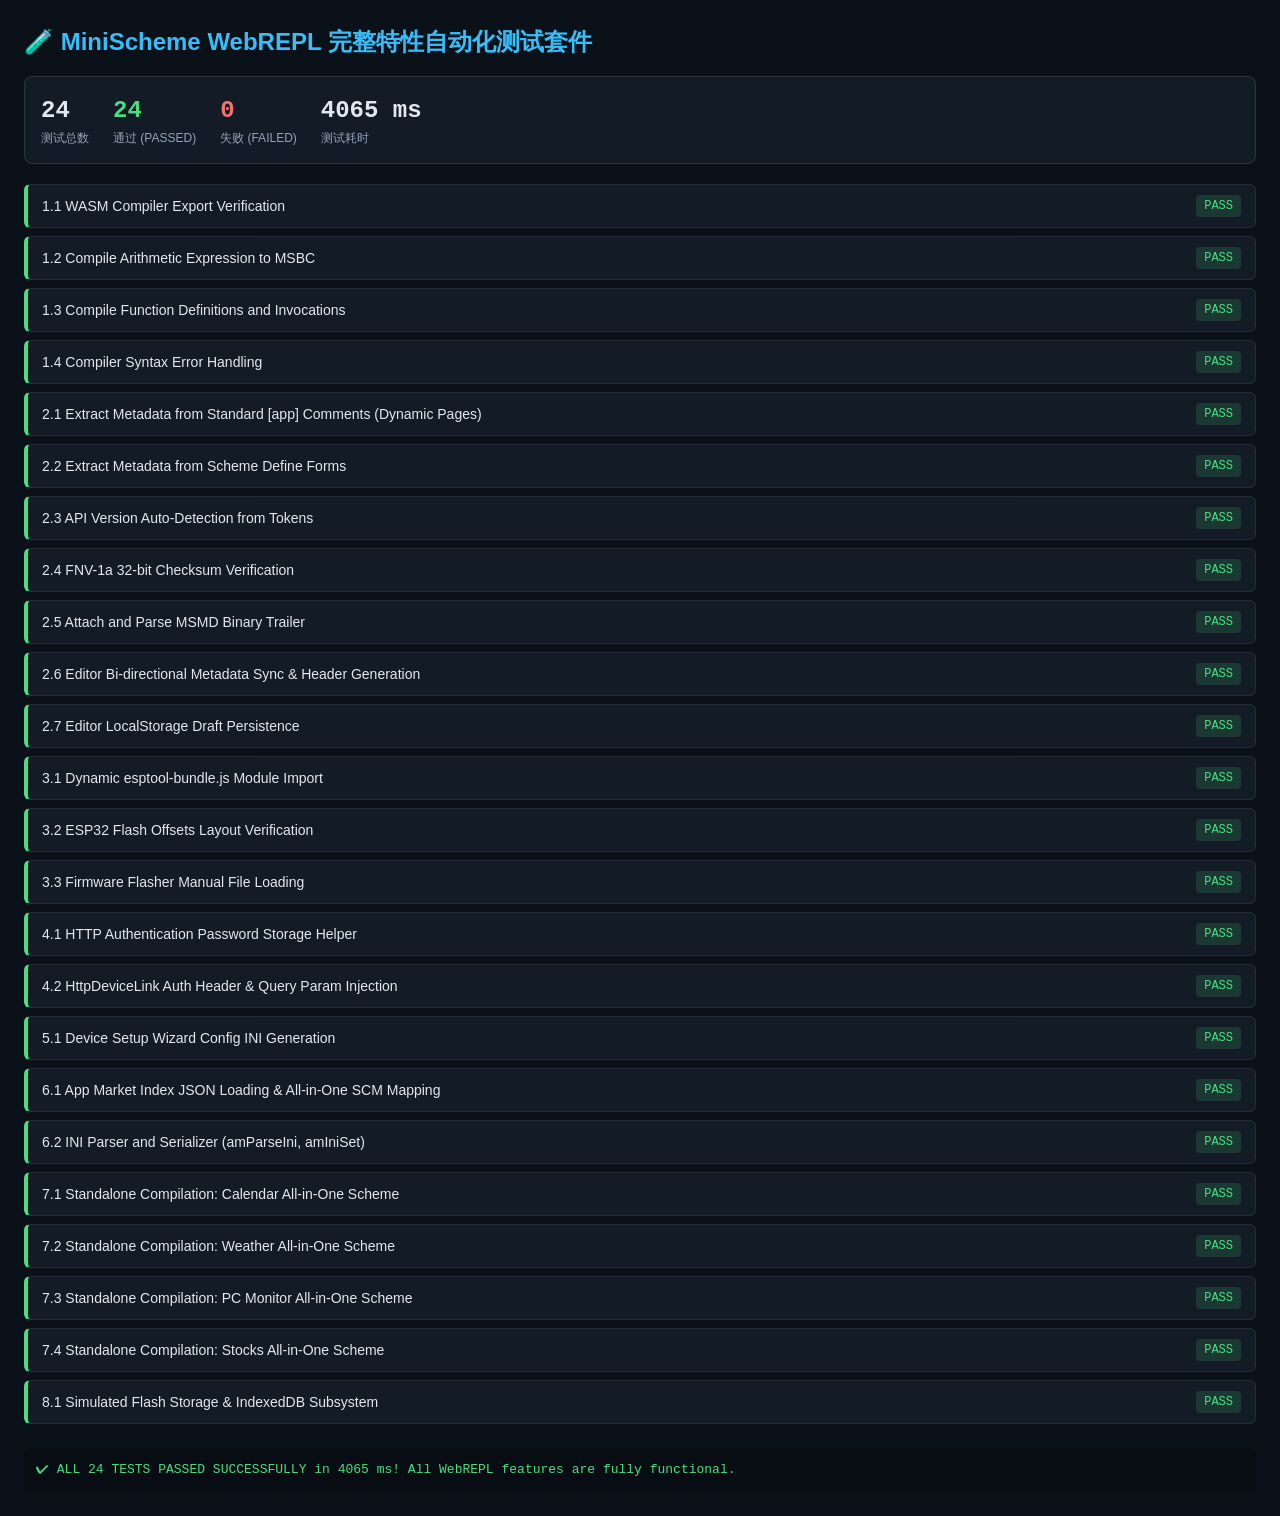
==== test_webrepl_features.html @ c6e5cb6c "feat: optimize editor UI with workspace tabs, remove hex/disasm and fixed pages, and bundle firmware" ====
<!DOCTYPE html>
<html lang="zh-CN">
<head>
    <meta charset="UTF-8">
    <title>MiniScheme WebREPL 完整特性自动化测试套件</title>
    <style>
        body { font-family: -apple-system, BlinkMacSystemFont, "Segoe UI", Roboto, sans-serif; background: #0b1118; color: #e2e8f0; margin: 0; padding: 24px; line-height: 1.5; }
        h1 { margin-top: 0; color: #38bdf8; font-size: 24px; }
        .summary-card { background: #131b26; border: 1px solid rgba(255,255,255,0.1); border-radius: 8px; padding: 16px; margin-bottom: 20px; display: flex; gap: 24px; }
        .stat-box { display: flex; flex-direction: column; }
        .stat-box .val { font-size: 24px; font-weight: bold; font-family: monospace; }
        .stat-box.pass .val { color: #4ade80; }
        .stat-box.fail .val { color: #f87171; }
        .stat-box .lbl { font-size: 12px; color: #94a3b8; }
        .test-list { display: flex; flex-direction: column; gap: 8px; }
        .test-item { background: #131b26; border: 1px solid rgba(255,255,255,0.08); border-radius: 6px; padding: 10px 14px; display: flex; justify-content: space-between; align-items: center; }
        .test-item.pass { border-left: 4px solid #4ade80; }
        .test-item.fail { border-left: 4px solid #f87171; }
        .test-name { font-weight: 500; font-size: 14px; }
        .test-badge { font-size: 12px; padding: 2px 8px; border-radius: 4px; font-family: monospace; }
        .test-badge.pass { background: rgba(74, 222, 128, 0.15); color: #4ade80; }
        .test-badge.fail { background: rgba(248, 113, 113, 0.15); color: #f87171; }
        .test-err { font-size: 12px; color: #fca5a5; margin-top: 4px; font-family: monospace; white-space: pre-wrap; }
        #test-results { margin-top: 24px; padding: 12px; background: #080d14; border-radius: 6px; font-family: monospace; font-size: 13px; }
    </style>
</head>
<body>
    <h1>🧪 MiniScheme WebREPL 完整特性自动化测试套件</h1>
    <div class="summary-card">
        <div class="stat-box"><span class="val" id="stat-total">0</span><span class="lbl">测试总数</span></div>
        <div class="stat-box pass"><span class="val" id="stat-passed">0</span><span class="lbl">通过 (PASSED)</span></div>
        <div class="stat-box fail"><span class="val" id="stat-failed">0</span><span class="lbl">失败 (FAILED)</span></div>
        <div class="stat-box"><span class="val" id="stat-duration">0 ms</span><span class="lbl">测试耗时</span></div>
    </div>

    <div class="test-list" id="test-list"></div>
    <div id="test-results" data-status="RUNNING">正在加载测试环境与 WASM 模块...</div>

    <!-- WebREPL Components -->
    <script src="device_link.js"></script>
    <script src="sim_storage.js"></script>
    <script src="hw_mirror.js"></script>
    <script src="file_manager.js"></script>
    <script src="font_generator.js"></script>
    <script src="font_manager.js"></script>
    <script src="app_manager.js"></script>
    <script src="app_web.js"></script>
    <script src="device_setup.js"></script>
    <script src="editor_flasher.js"></script>

    <script>
    const tests = [];
    const results = [];
    let wasmCompilerInst = null;
    let wasmMemory = null;

    function addTest(name, fn) {
        tests.push({ name, fn });
    }

    function assert(cond, msg) {
        if (!cond) throw new Error(msg || "Assertion failed");
    }

    function assertEqual(actual, expected, msg) {
        if (actual !== expected) {
            throw new Error(`${msg || 'Assertion failed'}: expected ${JSON.stringify(expected)}, got ${JSON.stringify(actual)}`);
        }
    }

    // Helper: Initialize standalone WASM VM & compiler for test suite
    async function initWasmCompiler() {
        if (wasmCompilerInst) return wasmCompilerInst;
        const res = await fetch('minischeme_vm.wasm');
        if (!res.ok) throw new Error('Failed to fetch minischeme_vm.wasm: ' + res.statusText);
        const bytes = await res.arrayBuffer();
        const importObject = {
            env: {
                sin: Math.sin, cos: Math.cos, tan: Math.tan,
                asin: Math.asin, acos: Math.acos, atan: Math.atan, atan2: Math.atan2,
                pow: Math.pow, log: Math.log, exp: Math.exp, sqrt: Math.sqrt,
                floor: Math.floor, ceil: Math.ceil, round: Math.round, fabs: Math.abs,
                js_now_ms: () => performance.now(),
                js_print: (ptr, len) => {}
            }
        };
        const { instance } = await WebAssembly.instantiate(bytes, importObject);
        wasmCompilerInst = instance;
        wasmMemory = instance.exports.memory;
        if (instance.exports.wasm_init) {
            instance.exports.wasm_init();
        }
        
        // Expose compileWithWasm globally for editor_flasher.js tests
        window.compileWithWasm = function(source) {
            const enc = new TextEncoder().encode(source + '\0');
            const srcPtr = wasmCompilerInst.exports.malloc(enc.length);
            new Uint8Array(wasmMemory.buffer, srcPtr, enc.length).set(enc);
            const msbcPtr = wasmCompilerInst.exports.wasm_compile(srcPtr);
            if (msbcPtr === 0) {
                let errStr = "Compile error";
                if (wasmCompilerInst.exports.wasm_get_error) {
                    const errPtr = wasmCompilerInst.exports.wasm_get_error();
                    const u8 = new Uint8Array(wasmMemory.buffer);
                    let end = errPtr;
                    while (u8[end] !== 0) end++;
                    errStr = new TextDecoder('utf-8').decode(u8.subarray(errPtr, end));
                }
                wasmCompilerInst.exports.free(srcPtr);
                return { success: false, error: errStr };
            }
            const size = wasmCompilerInst.exports.wasm_get_msbc_size();
            const bytesOut = new Uint8Array(new Uint8Array(wasmMemory.buffer, msbcPtr, size));
            let hex = "";
            for (let i = 0; i < size; i++) hex += bytesOut[i].toString(16).padStart(2, '0');
            
            // Read disasm
            let disasmStr = "";
            if (wasmCompilerInst.exports.wasm_disasm_last) {
                const disPtr = wasmCompilerInst.exports.wasm_disasm_last();
                const u8 = new Uint8Array(wasmMemory.buffer);
                let end = disPtr;
                while (u8[end] !== 0) end++;
                disasmStr = new TextDecoder('utf-8').decode(u8.subarray(disPtr, end));
            }
            wasmCompilerInst.exports.free(srcPtr);
            return {
                success: true,
                bytes: bytesOut,
                bytecode_hex: hex,
                disasm: disasmStr,
                compileTimeMs: "0.5"
            };
        };

        return wasmCompilerInst;
    }

    // -----------------------------------------------------------------------
    // Test Suite Definitions
    // -----------------------------------------------------------------------

    // 1. WASM Compiler & Engine Tests
    addTest("1.1 WASM Compiler Export Verification", async () => {
        const inst = await initWasmCompiler();
        assert(typeof inst.exports.wasm_compile === "function", "Missing wasm_compile");
        assert(typeof inst.exports.wasm_get_msbc_size === "function", "Missing wasm_get_msbc_size");
        assert(typeof inst.exports.malloc === "function", "Missing malloc");
        assert(typeof inst.exports.free === "function", "Missing free");
    });

    addTest("1.2 Compile Arithmetic Expression to MSBC", async () => {
        const res = window.compileWithWasm("(+ 10 (* 3 5))");
        assert(res.success, "Compilation failed: " + res.error);
        assert(res.bytes && res.bytes.length > 0, "Empty bytecode");
        assert(res.bytecode_hex.length === res.bytes.length * 2, "Hex length mismatch");
    });

    addTest("1.3 Compile Function Definitions and Invocations", async () => {
        const code = "(define (fib n) (if (<= n 1) n (+ (fib (- n 1)) (fib (- n 2))))) (fib 6)";
        const res = window.compileWithWasm(code);
        assert(res.success, "Fibonacci compilation failed");
        assert(res.disasm.length > 0, "Missing disassembly output");
    });

    addTest("1.4 Compiler Syntax Error Handling", async () => {
        const res = window.compileWithWasm("(+ 1 2 (unclosed");
        assert(!res.success, "Expected syntax error on unclosed parentheses");
    });

    // 2. Scheme Editor & Metadata Extraction Tests (editor_flasher.js)
    addTest("2.1 Extract Metadata from Standard [app] Comments (Dynamic Pages)", () => {
        const code = `;;; [app]
;;; id = test_calc
;;; name = 计算器
;;; description = 简易计算器应用
;;; version = 2.1.0
;;; api = 1.5
;;; [config]
;;; proxy_url = http://proxy.local:8087
;;; converter_url = http://conv.local:8087
(+ 1 1)`;
        const meta = extractSchemeMetadata(code);
        assertEqual(meta.id, "test_calc", "App ID mismatch");
        assertEqual(meta.name, "计算器", "Name mismatch");
        assertEqual(meta.description, "简易计算器应用", "Description mismatch");
        assertEqual(meta.version, "2.1.0", "Version mismatch");
        assert(meta.pages === undefined, "Pages should not be fixed in metadata");
        assertEqual(meta.api_version, "1.5", "API version mismatch");
        assertEqual(meta.proxy_url, "http://proxy.local:8087", "Proxy URL mismatch");
        assertEqual(meta.converter_url, "http://conv.local:8087", "Converter URL mismatch");
    });

    addTest("2.2 Extract Metadata from Scheme Define Forms", () => {
        const code = `(define APP-ID "stocks_viewer")
(define APP-NAME "实时行情")
(define APP-VERSION "1.2.0")
(gui-frame "Stocks" (gui-text "AAPL: 150" 16))`;
        const meta = extractSchemeMetadata(code);
        assertEqual(meta.id, "stocks_viewer", "App ID mismatch");
        assertEqual(meta.name, "实时行情", "App Name mismatch");
        assertEqual(meta.version, "1.2.0", "Version mismatch");
    });

    addTest("2.3 API Version Auto-Detection from Tokens", () => {
        const v15Code = `(gui-frame "Banner" (gui-marquee 'pixel 20 1 1))`;
        assertEqual(detectApiRequirement(v15Code), "1.5", "Expected API 1.5 for marquee");

        const v12Code = `(gui-frame "HTTP" (http-get "http://api.local/data"))`;
        assertEqual(detectApiRequirement(v12Code), "1.2", "Expected API 1.2 for http-get");

        const v10Code = `(define (add a b) (+ a b))`;
        assertEqual(detectApiRequirement(v10Code), "1.0", "Expected API 1.0 for basic scheme");
    });

    addTest("2.4 FNV-1a 32-bit Checksum Verification", () => {
        const data = new TextEncoder().encode("[app]\nid = test\n");
        const hash = fnv1a32(data);
        assert(typeof hash === "number" && hash > 0, "Invalid hash");
        assertEqual(fnv1a32(new Uint8Array([0x61, 0x62, 0x63])), 0x1A47E90B >>> 0, "Standard ABC FNV-1a hash mismatch");
    });

    addTest("2.5 Attach and Parse MSMD Binary Trailer", () => {
        const dummyMsbc = new Uint8Array([0x4D, 0x53, 0x42, 0x43, 0x01, 0x02, 0x03, 0x04]);
        const meta = {
            id: "weather_test",
            name: "天气预报",
            description: "测试天气",
            version: "1.0.0",
            api_version: "1.5",
            proxy_url: "http://proxy.local:8087",
            converter_url: "http://conv.local:8087"
        };
        const packaged = attachMetaTrailerToMsbc(dummyMsbc, meta);
        assert(packaged.combinedBytes.length > dummyMsbc.length + 12, "Trailer length too short");
        
        // Verify 'MSMD' magic
        const end = packaged.combinedBytes.length;
        const magic = String.fromCharCode(...packaged.combinedBytes.subarray(end - 4, end));
        assertEqual(magic, "MSMD", "Magic mismatch");

        // Parse back
        const parsed = parseMsbcTrailer(packaged.combinedBytes);
        assert(parsed !== null, "Failed to parse MSMD trailer");
        assertEqual(parsed.meta.id, "weather_test", "Parsed ID mismatch");
        assertEqual(parsed.meta.name, "天气预报", "Parsed Name mismatch");
        assertEqual(parsed.bytecodeBytes.length, dummyMsbc.length, "Bytecode length mismatch");
    });

    addTest("2.6 Editor Bi-directional Metadata Sync & Header Generation", () => {
        const meta = {
            id: "my_clock",
            name: "桌面时钟",
            description: "全屏翻页时钟",
            version: "1.1.0",
            api_version: "1.2",
            proxy_url: "",
            converter_url: ""
        };
        const header = generateSchemeHeaderComment(meta);
        assert(header.includes("id = my_clock"), "Missing ID in header comment");
        assert(header.includes("name = 桌面时钟"), "Missing name in header comment");
        assert(!header.includes("pages ="), "Header should not contain fixed pages");
        const extracted = extractSchemeMetadata(header);
        assertEqual(extracted.id, "my_clock", "Extracted ID failed");
        assertEqual(extracted.name, "桌面时钟", "Extracted name failed");
    });

    addTest("2.7 Editor LocalStorage Draft Persistence", () => {
        const testCode = "(gui-frame \"Draft Test\" (gui-text \"Auto Saved\"))";
        localStorage.setItem("minischeme_editor_draft_test_app", testCode);
        assertEqual(localStorage.getItem("minischeme_editor_draft_test_app"), testCode, "Draft persistence failed");
        localStorage.removeItem("minischeme_editor_draft_test_app");
    });

    // 3. Web Serial Firmware Flasher Tests (editor_flasher.js)
    addTest("3.1 Dynamic esptool-bundle.js Module Import", async () => {
        const esptool = await loadEsptoolBundle();
        assert(esptool !== null, "esptool bundle failed to load");
        assert(typeof esptool.ESPLoader === "function", "Missing ESPLoader export");
        assert(typeof esptool.Transport === "function", "Missing Transport export");
    });

    addTest("3.2 ESP32 Flash Offsets Layout Verification", () => {
        const filesToFlash = [
            { name: "bootloader.bin", address: 0x1000 },
            { name: "partition-table.bin", address: 0x8000 },
            { name: "minischeme_esp32.bin", address: 0x10000 }
        ];
        assertEqual(filesToFlash[0].address, 0x1000, "Bootloader offset must be 0x1000");
        assertEqual(filesToFlash[1].address, 0x8000, "Partition table offset must be 0x8000");
        assertEqual(filesToFlash[2].address, 0x10000, "Main app offset must be 0x10000");
    });

    addTest("3.3 Firmware Flasher Manual File Loading", () => {
        const flasher = window.MiniSchemeFlasher;
        assert(flasher !== null, "Flasher instance missing");
        const dummyBoot = new Uint8Array([0xE9, 0x01, 0x02, 0x03]);
        flasher.manualFirmware.bootloader = dummyBoot;
        assertEqual(flasher.manualFirmware.bootloader.length, 4, "Manual file load failed");
    });

    // 4. Password-Protected HTTP Device Link Tests (device_link.js)
    addTest("4.1 HTTP Authentication Password Storage Helper", () => {
        setHttpAuthPassword("test_hw_secret_123");
        assertEqual(getHttpAuthPassword(), "test_hw_secret_123", "Password storage failed");
        const headers = getAuthHeaders();
        assertEqual(headers["X-MiniScheme-Auth"], "test_hw_secret_123", "Auth header missing");
        setHttpAuthPassword("");
        assertEqual(getHttpAuthPassword(), "", "Password clear failed");
    });

    addTest("4.2 HttpDeviceLink Auth Header & Query Param Injection", () => {
        const link = new HttpDeviceLink("http://192.168.1.100", "my_secret_pwd");
        assertEqual(link.password, "my_secret_pwd", "Link password mismatch");
        assertEqual(link.base, "http://192.168.1.100", "Base URL mismatch");
        assertEqual(link.kind, "http", "Kind mismatch");
    });

    // 5. Initial Device Setup Wizard Tests (device_setup.js)
    addTest("5.1 Device Setup Wizard Config INI Generation", () => {
        const setup = window.MiniSchemeDeviceSetup;
        assert(setup !== null, "DeviceSetup instance missing");
        const ini = setup.buildConfigIni({
            wifiSsid: "HomeWiFi",
            wifiPassword: "SecretPassword123",
            proxyUrl: "http://proxy.test:8087",
            converterUrl: "http://conv.test:8087",
            hwPassword: "HardPassword888",
            bootApp: "apps/calendar/app.msbc"
        });
        assert(ini.includes("ssid = HomeWiFi"), "Missing wifi ssid");
        assert(ini.includes("password = SecretPassword123"), "Missing wifi password");
        assert(ini.includes("proxy_url = http://proxy.test:8087"), "Missing proxy_url");
        assert(ini.includes("hardware_password = HardPassword888"), "Missing hardware_password");
        assert(ini.includes("boot_app = apps/calendar/app.msbc"), "Missing default boot app");
    });

    // 6. App Market & INI Parser Tests (app_manager.js)
    addTest("6.1 App Market Index JSON Loading & All-in-One SCM Mapping", async () => {
        const res = await fetch("apps/index.json", { cache: "no-store" });
        assert(res.ok, "Failed to load apps/index.json: " + res.status);
        const list = await res.json();
        assert(Array.isArray(list) && list.length >= 13, "Expected at least 13 apps, got " + list.length);
        
        // Verify Calendar app properties
        const calendar = list.find(a => a.id === "calendar");
        assert(calendar !== undefined, "Calendar app missing from index");
        assertEqual(calendar.scm, "calendar.allinone.scm", "Missing allinone SCM field");
        assertEqual(calendar.file, "calendar.msbc", "Missing MSBC file field");
    });

    addTest("6.2 INI Parser and Serializer (amParseIni, amIniSet)", () => {
        const sampleIni = `[app]
id = memo
version = 1.0.0
[config]
auto_save = 1 ; Save immediately
theme = dark # Slate theme`;
        const parsed = amParseIni(sampleIni);
        assert(parsed.app !== undefined, "Missing [app] section");
        assert(parsed.config !== undefined, "Missing [config] section");
        const values = amIniValues(sampleIni);
        assertEqual(values.id, "memo", "ID value mismatch");
        assertEqual(values.auto_save, "1", "auto_save value mismatch");

        // Set value preserving comment
        const updated = amIniSet(sampleIni, "config", "auto_save", "0");
        assert(updated.includes("auto_save = 0"), "Failed to update value");
        assert(updated.includes("Save immediately"), "Comment lost during update");
    });

    // 7. All-in-One Standalone App Compilation Tests
    addTest("7.1 Standalone Compilation: Calendar All-in-One Scheme", async () => {
        const res = await fetch("apps/calendar.allinone.scm");
        assert(res.ok, "Failed to fetch calendar.allinone.scm");
        const scm = await res.text();
        assert(scm.length > 5000, "calendar.allinone.scm too small (" + scm.length + " chars)");
        
        // Compile using browser WASM compiler
        const comp = window.compileWithWasm(scm);
        assert(comp.success, "Calendar all-in-one compilation failed: " + comp.error);
        assert(comp.bytes.length > 1000, "Calendar bytecode too small (" + comp.bytes.length + " B)");
    });

    addTest("7.2 Standalone Compilation: Weather All-in-One Scheme", async () => {
        const res = await fetch("apps/weather.allinone.scm");
        assert(res.ok, "Failed to fetch weather.allinone.scm");
        const scm = await res.text();
        assert(scm.length > 5000, "weather.allinone.scm too small");
        
        const comp = window.compileWithWasm(scm);
        assert(comp.success, "Weather all-in-one compilation failed: " + comp.error);
        assert(comp.bytes.length > 1000, "Weather bytecode too small");
    });

    addTest("7.3 Standalone Compilation: PC Monitor All-in-One Scheme", async () => {
        const res = await fetch("apps/pcmonitor.allinone.scm");
        assert(res.ok, "Failed to fetch pcmonitor.allinone.scm");
        const scm = await res.text();
        const comp = window.compileWithWasm(scm);
        assert(comp.success, "PC Monitor all-in-one compilation failed: " + comp.error);
    });

    addTest("7.4 Standalone Compilation: Stocks All-in-One Scheme", async () => {
        const res = await fetch("apps/stocks.allinone.scm");
        assert(res.ok, "Failed to fetch stocks.allinone.scm");
        const scm = await res.text();
        const comp = window.compileWithWasm(scm);
        assert(comp.success, "Stocks all-in-one compilation failed: " + comp.error);
    });

    // 8. Simulated Storage & Display Modes
    addTest("8.1 Simulated Flash Storage & IndexedDB Subsystem", () => {
        const sim = new SimStorage();
        assert(sim !== undefined, "SimStorage class missing");
        assert(typeof sim.restore === "function", "Missing restore method");
        assert(typeof sim.save === "function", "Missing save method");
        assert(typeof sim.poll === "function", "Missing poll method");
    });

    // -----------------------------------------------------------------------
    // Test Runner Execution
    // -----------------------------------------------------------------------
    async function runAllTests() {
        const listEl = document.getElementById("test-list");
        const resultsEl = document.getElementById("test-results");
        const t0 = performance.now();
        let passed = 0;
        let failed = 0;

        for (let i = 0; i < tests.length; i++) {
            const t = tests[i];
            const item = document.createElement("div");
            item.className = "test-item";
            item.innerHTML = `<span class="test-name">${t.name}</span><span class="test-badge">RUNNING</span>`;
            listEl.appendChild(item);

            try {
                await t.fn();
                item.className = "test-item pass";
                item.querySelector(".test-badge").className = "test-badge pass";
                item.querySelector(".test-badge").textContent = "PASS";
                passed++;
                results.push({ name: t.name, status: "PASS" });
            } catch (err) {
                item.className = "test-item fail";
                item.querySelector(".test-badge").className = "test-badge fail";
                item.querySelector(".test-badge").textContent = "FAIL";
                const errDiv = document.createElement("div");
                errDiv.className = "test-err";
                errDiv.textContent = err.stack || err.message;
                item.appendChild(errDiv);
                failed++;
                results.push({ name: t.name, status: "FAIL", error: err.message });
            }

            document.getElementById("stat-total").textContent = i + 1;
            document.getElementById("stat-passed").textContent = passed;
            document.getElementById("stat-failed").textContent = failed;
            // Advance event loop for headless virtual time
            await new Promise(r => setTimeout(r, 10));
        }

        const t1 = performance.now();
        const duration = Math.round(t1 - t0);
        document.getElementById("stat-duration").textContent = duration + " ms";

        const overallStatus = failed === 0 ? "PASSED" : "FAILED";
        resultsEl.setAttribute("data-status", overallStatus);
        resultsEl.setAttribute("data-total", tests.length);
        resultsEl.setAttribute("data-passed", passed);
        resultsEl.setAttribute("data-failed", failed);
        resultsEl.setAttribute("data-duration-ms", duration);

        if (failed === 0) {
            resultsEl.style.color = "#4ade80";
            resultsEl.innerHTML = `✔ ALL ${tests.length} TESTS PASSED SUCCESSFULLY in ${duration} ms! All WebREPL features are fully functional.`;
        } else {
            resultsEl.style.color = "#f87171";
            resultsEl.innerHTML = `❌ ${failed} OF ${tests.length} TESTS FAILED. Please review failure details above.`;
        }

        window.__TEST_REPORT__ = {
            status: overallStatus,
            total: tests.length,
            passed: passed,
            failed: failed,
            durationMs: duration,
            results: results
        };

        console.log("=== WEBREPL_TEST_RUNNER_SUMMARY ===");
        console.log(JSON.stringify(window.__TEST_REPORT__));
    }

    window.addEventListener("load", () => {
        runAllTests();
    });
    </script>
</body>
</html>
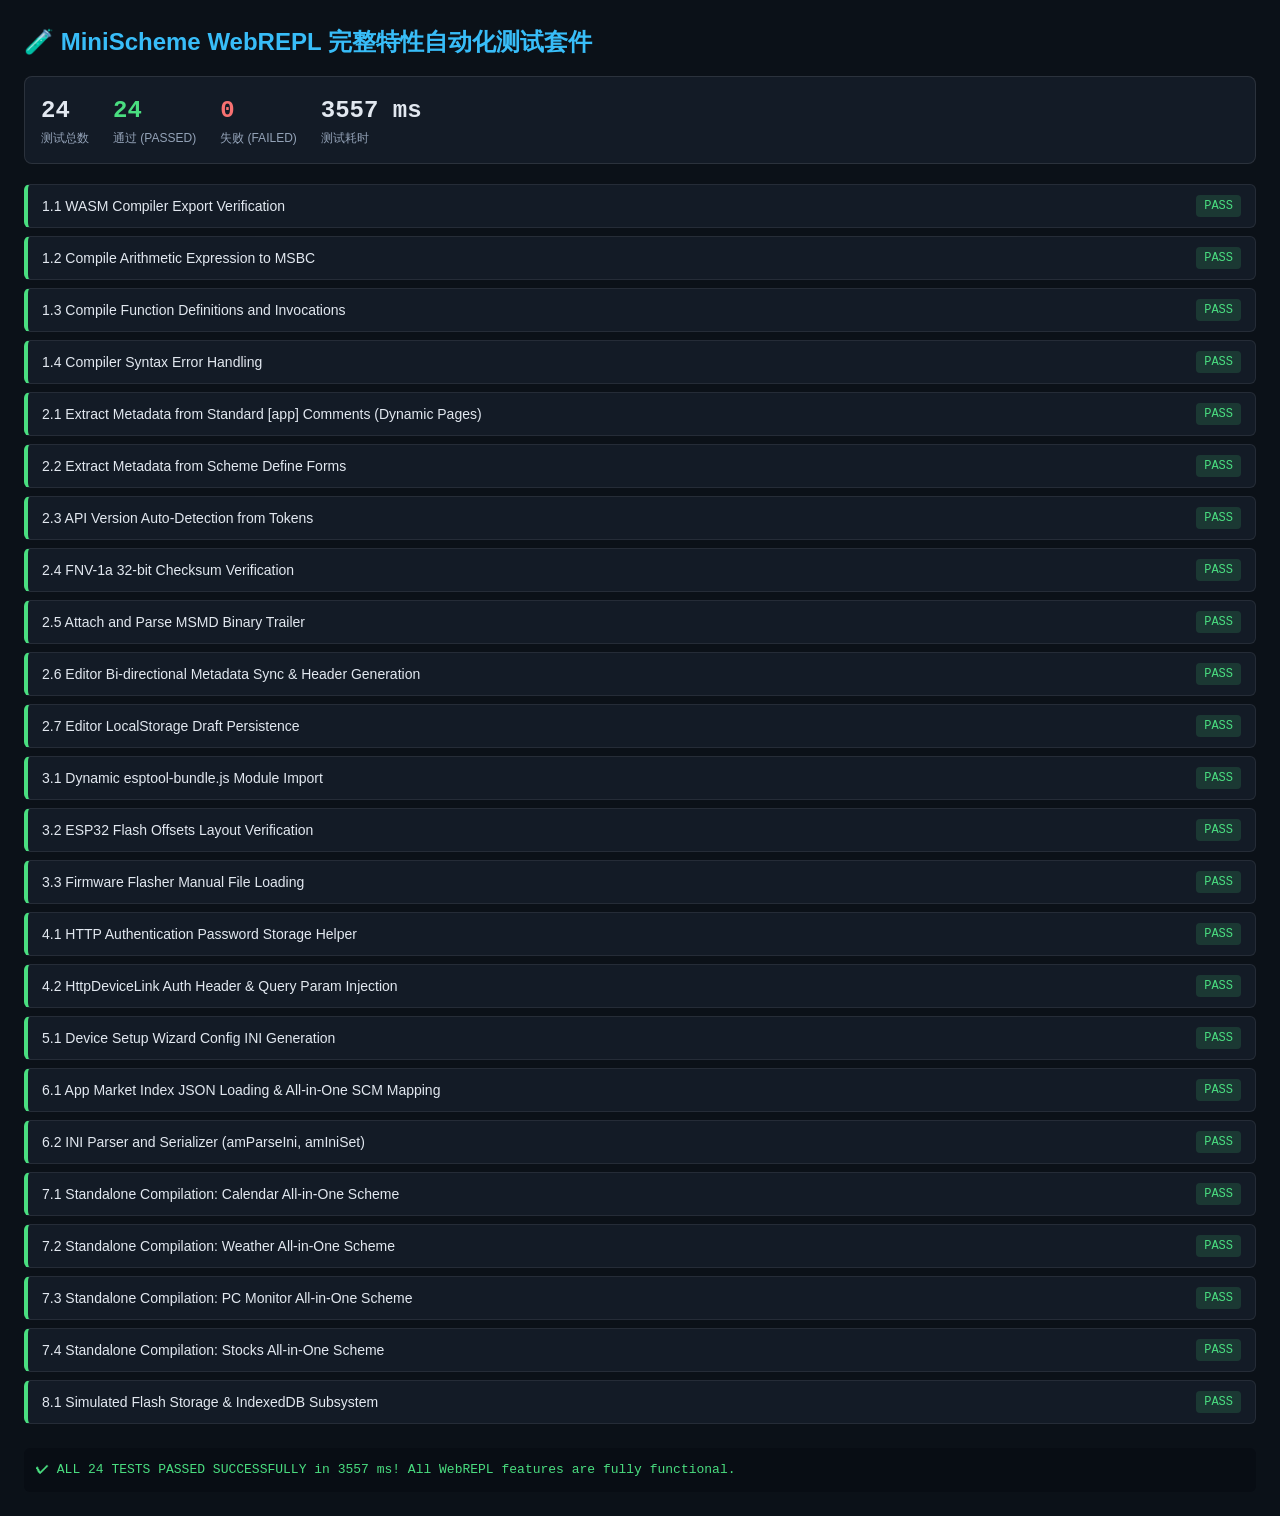
==== commit 5df0331c: "feat: default app proxy_url and converter_url to empty to use system config" ====
--- a/test_webrepl_features.html
+++ b/test_webrepl_features.html
@@ -264,6 +264,8 @@
         const extracted = extractSchemeMetadata(header);
         assertEqual(extracted.id, "my_clock", "Extracted ID failed");
         assertEqual(extracted.name, "桌面时钟", "Extracted name failed");
+        assertEqual(extracted.proxy_url, "", "Default proxy_url must be empty to use system config");
+        assertEqual(extracted.converter_url, "", "Default converter_url must be empty to use system config");
     });
 
     addTest("2.7 Editor LocalStorage Draft Persistence", () => {
@@ -343,11 +345,22 @@
         const list = await res.json();
         assert(Array.isArray(list) && list.length >= 13, "Expected at least 13 apps, got " + list.length);
         
-        // Verify Calendar app properties
+        // Verify Calendar app properties and empty default proxy_url / converter_url in MSMD trailer
         const calendar = list.find(a => a.id === "calendar");
         assert(calendar !== undefined, "Calendar app missing from index");
         assertEqual(calendar.scm, "calendar.allinone.scm", "Missing allinone SCM field");
         assertEqual(calendar.file, "calendar.msbc", "Missing MSBC file field");
+        const msbcRes = await fetch("apps/" + calendar.file, { cache: "no-store" });
+        assert(msbcRes.ok, "Failed to fetch apps/calendar.msbc");
+        const parsed = parseMsbcTrailer(new Uint8Array(await msbcRes.arrayBuffer()));
+        assert(parsed !== null, "Failed to parse MSMD trailer of calendar.msbc");
+        assertEqual(parsed.meta.proxy_url, "", "MSMD meta proxy_url default must be empty");
+        assertEqual(parsed.meta.converter_url, "", "MSMD meta converter_url default must be empty");
+        const calFields = amAppFields(parsed.iniText);
+        const proxyField = calFields.find(f => f.key === "proxy_url");
+        const convField = calFields.find(f => f.key === "converter_url");
+        assert(proxyField && proxyField.def === "", "Installed app proxy_url default must be empty");
+        assert(convField && convField.def === "", "Installed app converter_url default must be empty");
     });
 
     addTest("6.2 INI Parser and Serializer (amParseIni, amIniSet)", () => {
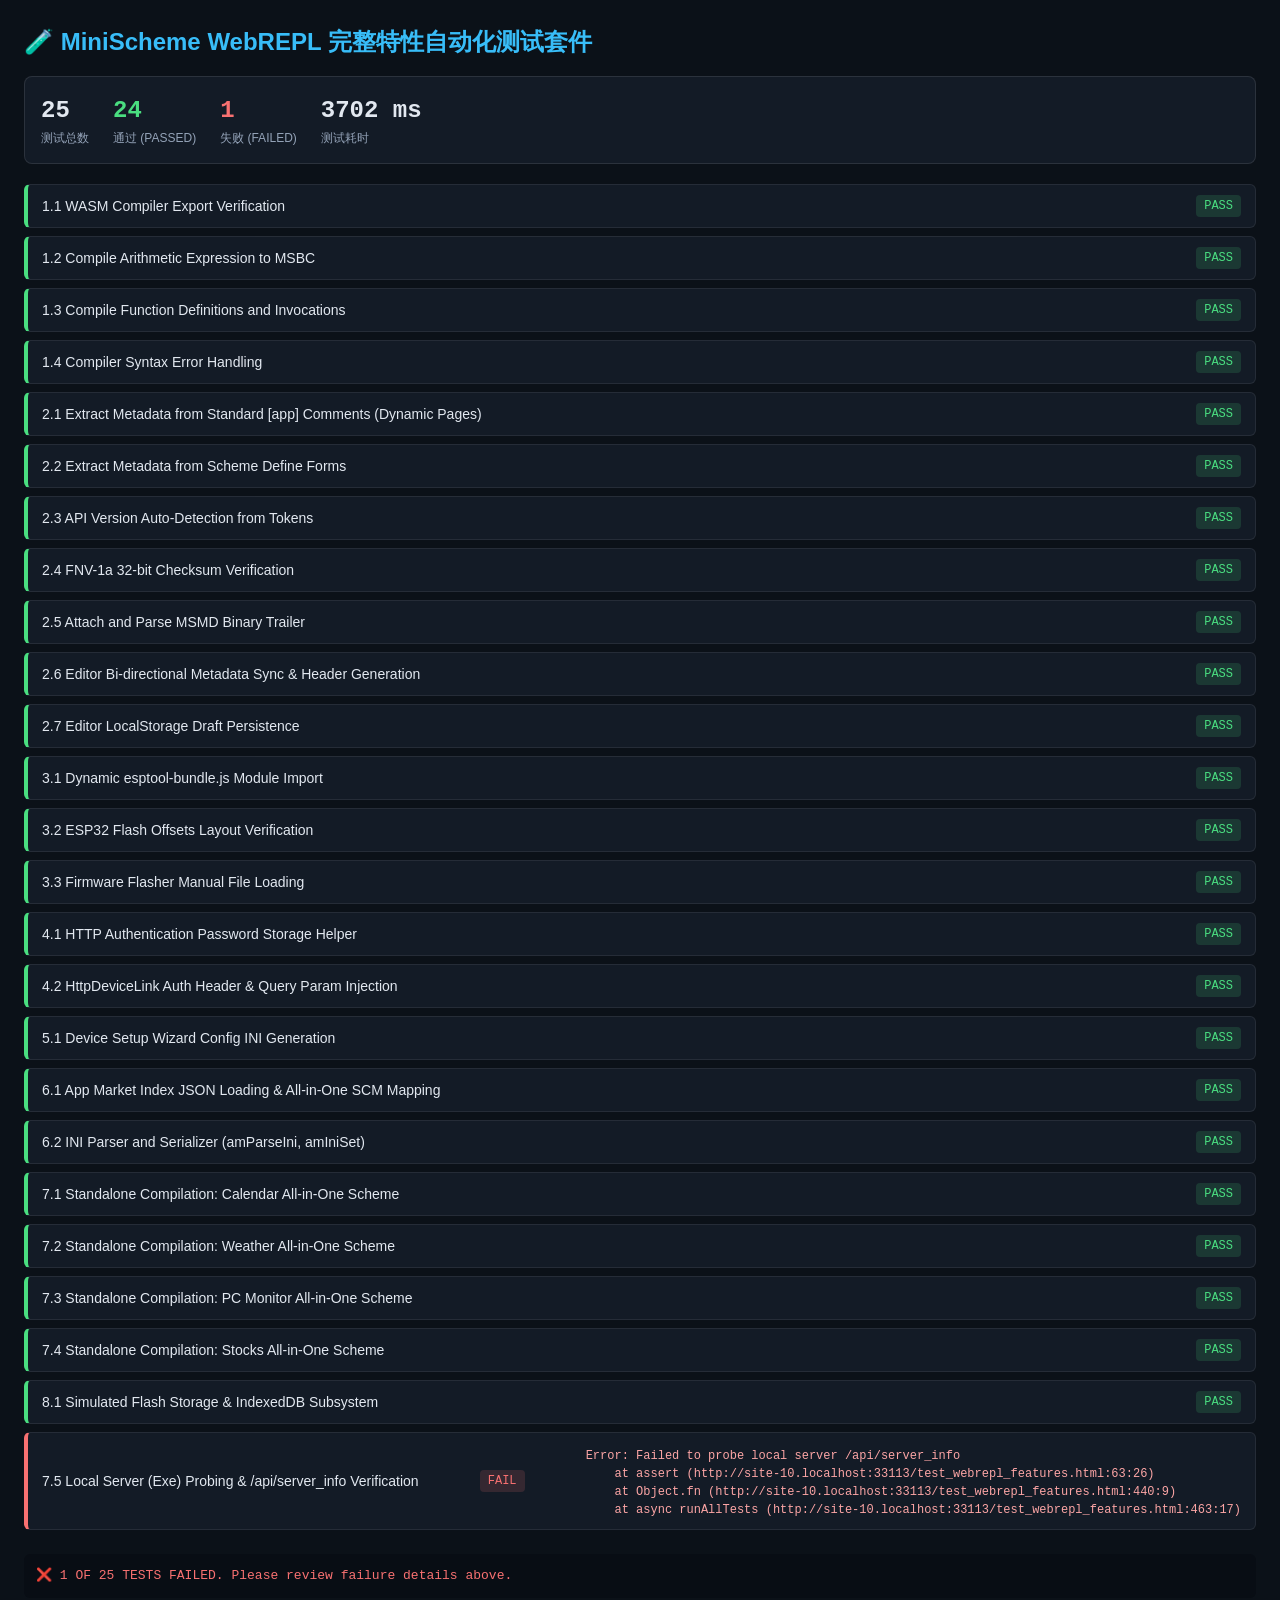
==== commit 80fa9d55: "feat(server): package server.py as standalone tray exe with port 8087 auto-fallback and one-click UI" ====
--- a/test_webrepl_features.html
+++ b/test_webrepl_features.html
@@ -46,6 +46,7 @@
     <script src="app_manager.js"></script>
     <script src="app_web.js"></script>
     <script src="device_setup.js"></script>
+    <script src="local_server.js"></script>
     <script src="editor_flasher.js"></script>
 
     <script>
@@ -432,6 +433,15 @@
         assert(typeof sim.poll === "function", "Missing poll method");
     });
 
+    addTest("7.5 Local Server (Exe) Probing & /api/server_info Verification", async () => {
+        assert(window.MiniSchemeLocalServer !== undefined, "Missing MiniSchemeLocalServer instance");
+        assert(GITHUB_EXE_RELEASE_URL.endsWith("MiniScheme-WebREPL.exe"), "Exe release URL mismatch");
+        const info = await window.MiniSchemeLocalServer.probeLocalServer(true);
+        assert(info !== null && info.success === true, "Failed to probe local server /api/server_info");
+        assert(typeof info.ip === "string" && info.ip.length >= 7, "Invalid LAN IP in server_info");
+        assert(typeof info.port === "number" && info.port > 0, "Invalid port in server_info");
+    });
+
     // -----------------------------------------------------------------------
     // Test Runner Execution
     // -----------------------------------------------------------------------
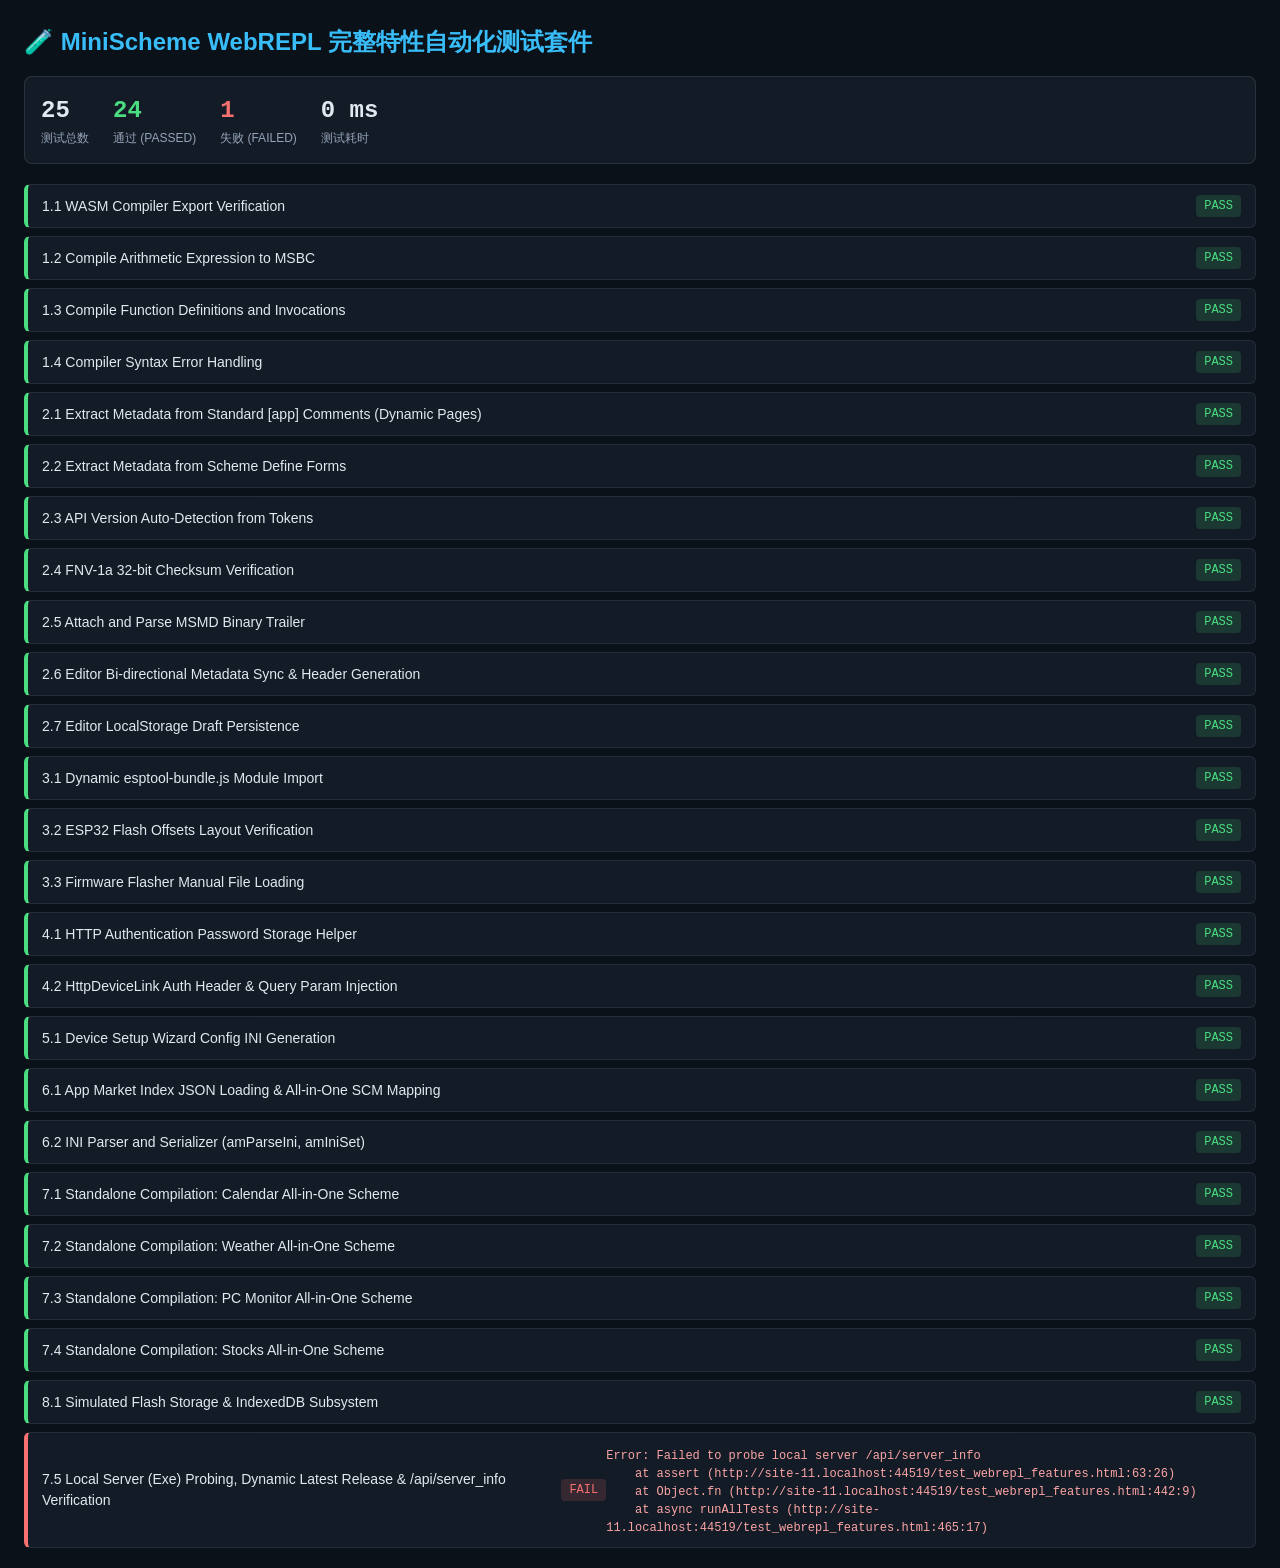
==== commit 1dfcf307: "feat: dynamically resolve latest GitHub releases instead of hardcoded version tags" ====
--- a/test_webrepl_features.html
+++ b/test_webrepl_features.html
@@ -433,9 +433,11 @@
         assert(typeof sim.poll === "function", "Missing poll method");
     });
 
-    addTest("7.5 Local Server (Exe) Probing & /api/server_info Verification", async () => {
+    addTest("7.5 Local Server (Exe) Probing, Dynamic Latest Release & /api/server_info Verification", async () => {
         assert(window.MiniSchemeLocalServer !== undefined, "Missing MiniSchemeLocalServer instance");
-        assert(GITHUB_EXE_RELEASE_URL.endsWith("MiniScheme-WebREPL.exe"), "Exe release URL mismatch");
+        assert(GITHUB_EXE_RELEASE_URL.includes("/releases/latest/download/MiniScheme-WebREPL.exe"), "Exe release URL must use /releases/latest/download/");
+        assert(!GITHUB_EXE_RELEASE_URL.includes("/v1.0.0/"), "Exe release URL must not hardcode v1.0.0");
+        assert(typeof window.MiniSchemeLocalServer.resolveLatestRelease === "function", "Missing resolveLatestRelease method");
         const info = await window.MiniSchemeLocalServer.probeLocalServer(true);
         assert(info !== null && info.success === true, "Failed to probe local server /api/server_info");
         assert(typeof info.ip === "string" && info.ip.length >= 7, "Invalid LAN IP in server_info");
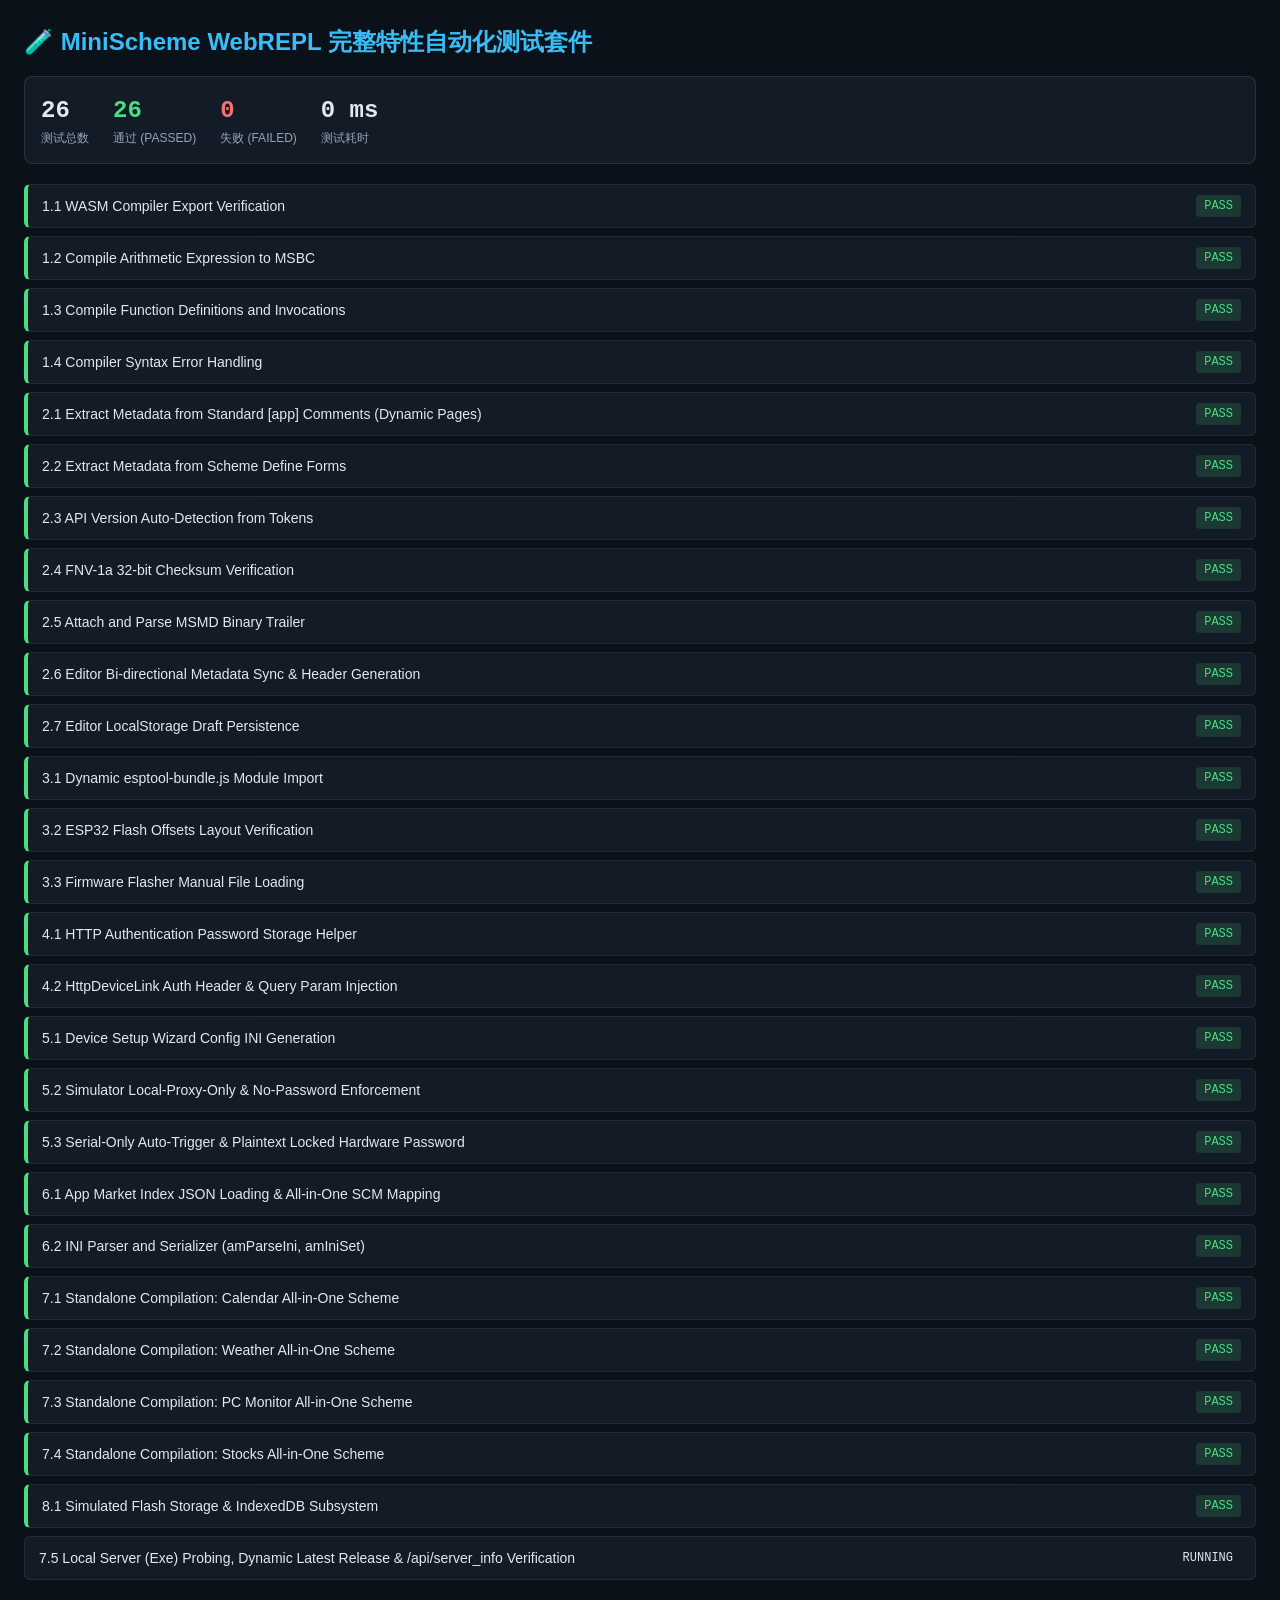
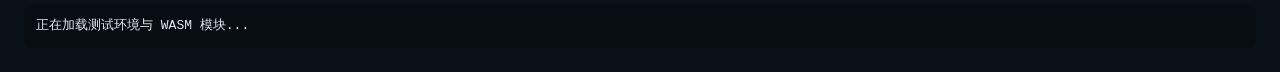
==== commit bddabc1e: "feat: refine initial device setup trigger, simulator local-proxy-only, and plaintext locked hardware" ====
--- a/test_webrepl_features.html
+++ b/test_webrepl_features.html
@@ -339,6 +339,70 @@
         assert(ini.includes("boot_app = apps/calendar/app.msbc"), "Missing default boot app");
     });
 
+    addTest("5.2 Simulator Local-Proxy-Only & No-Password Enforcement", () => {
+        const setup = window.MiniSchemeDeviceSetup;
+        assert(DeviceSetupWizard.isLocalProxyUrl("http://127.0.0.1:8087"), "127.0.0.1 must be allowed");
+        assert(DeviceSetupWizard.isLocalProxyUrl("http://localhost:8087"), "localhost must be allowed");
+        assert(DeviceSetupWizard.isLocalProxyUrl("http://192.168.1.50:8087"), "LAN 192.168.x.x must be allowed");
+        assert(DeviceSetupWizard.isLocalProxyUrl("http://10.0.0.8:8087"), "LAN 10.x.x.x must be allowed");
+        assert(!DeviceSetupWizard.isLocalProxyUrl("https://api.example.com:8087"), "External domain must be rejected for simulator");
+        assert(!DeviceSetupWizard.isLocalProxyUrl("http://8.8.8.8:8087"), "Public IP must be rejected for simulator");
+
+        // Simulator config must strip passwords and allow local proxy
+        const simIni = setup.buildConfigIni({
+            isSimulator: true,
+            wifiSsid: "ShouldBeStripped",
+            wifiPassword: "ShouldBeStripped",
+            proxyUrl: "http://127.0.0.1:8087",
+            converterUrl: "http://127.0.0.1:8087",
+            hwPassword: "ShouldBeStripped"
+        });
+        assert(simIni.includes("ssid = \n"), "Simulator config must not write WiFi SSID");
+        assert(simIni.includes("hardware_password = \n"), "Simulator config must not write hardware password");
+
+        // Simulator config must throw on non-local proxy URL
+        let threw = false;
+        try {
+            setup.buildConfigIni({
+                isSimulator: true,
+                proxyUrl: "https://remote-server.example.com:8087"
+            });
+        } catch (e) {
+            threw = true;
+        }
+        assert(threw, "Simulator buildConfigIni must reject non-local proxy URLs");
+    });
+
+    addTest("5.3 Serial-Only Auto-Trigger & Plaintext Locked Hardware Password", async () => {
+        const setup = new DeviceSetupWizard();
+        // Verify unconfigured detection
+        assert(DeviceSetupWizard.isConfigUnconfigured(""), "Empty config must be detected as unconfigured");
+        assert(DeviceSetupWizard.isConfigUnconfigured("[wifi]\nssid = \n"), "Blank SSID must be detected as unconfigured");
+        assert(!DeviceSetupWizard.isConfigUnconfigured("[wifi]\nssid = MyWiFi\n"), "Configured SSID must not be detected as unconfigured");
+
+        // Verify HTTP link does NOT auto-trigger even if unconfigured
+        const triggeredHttp = await setup.checkSerialAndOpenIfUnconfigured({
+            kind: "http",
+            async fsRead() { return new Uint8Array(0); }
+        });
+        assertEqual(triggeredHttp, false, "HTTP connection must never auto-trigger initial setup");
+
+        // Verify hardware password plaintext display & immutability when already set
+        setup.backend = { kind: "device", label: "ESP32 Serial" };
+        setup._parseToForm("[wifi]\nssid = OfficeNet\n[server]\nproxy_url = http://192.168.1.10:8087\nhardware_password = PlainTextFixed999\n");
+        assertEqual(setup.el.hwPass.type, "text", "Hardware password must be displayed in plaintext (type=text)");
+        assertEqual(setup.el.hwPass.value, "PlainTextFixed999", "Hardware password value mismatch");
+        assertEqual(setup.el.hwPass.readOnly, true, "Already-set hardware password must be readOnly");
+        assertEqual(setup.el.hwPass.disabled, true, "Already-set hardware password must be disabled");
+        assertEqual(setup.lockedHwPassword, "PlainTextFixed999", "lockedHwPassword must preserve existing password");
+
+        // Verify unset hardware password remains editable
+        setup._parseToForm("[wifi]\nssid = OfficeNet\n[server]\nhardware_password = \n");
+        assertEqual(setup.el.hwPass.readOnly, false, "Unset hardware password must be editable");
+        assertEqual(setup.el.hwPass.disabled, false, "Unset hardware password must not be disabled");
+        assertEqual(setup.lockedHwPassword, "", "lockedHwPassword must be empty when unset");
+    });
+
     // 6. App Market & INI Parser Tests (app_manager.js)
     addTest("6.1 App Market Index JSON Loading & All-in-One SCM Mapping", async () => {
         const res = await fetch("apps/index.json", { cache: "no-store" });
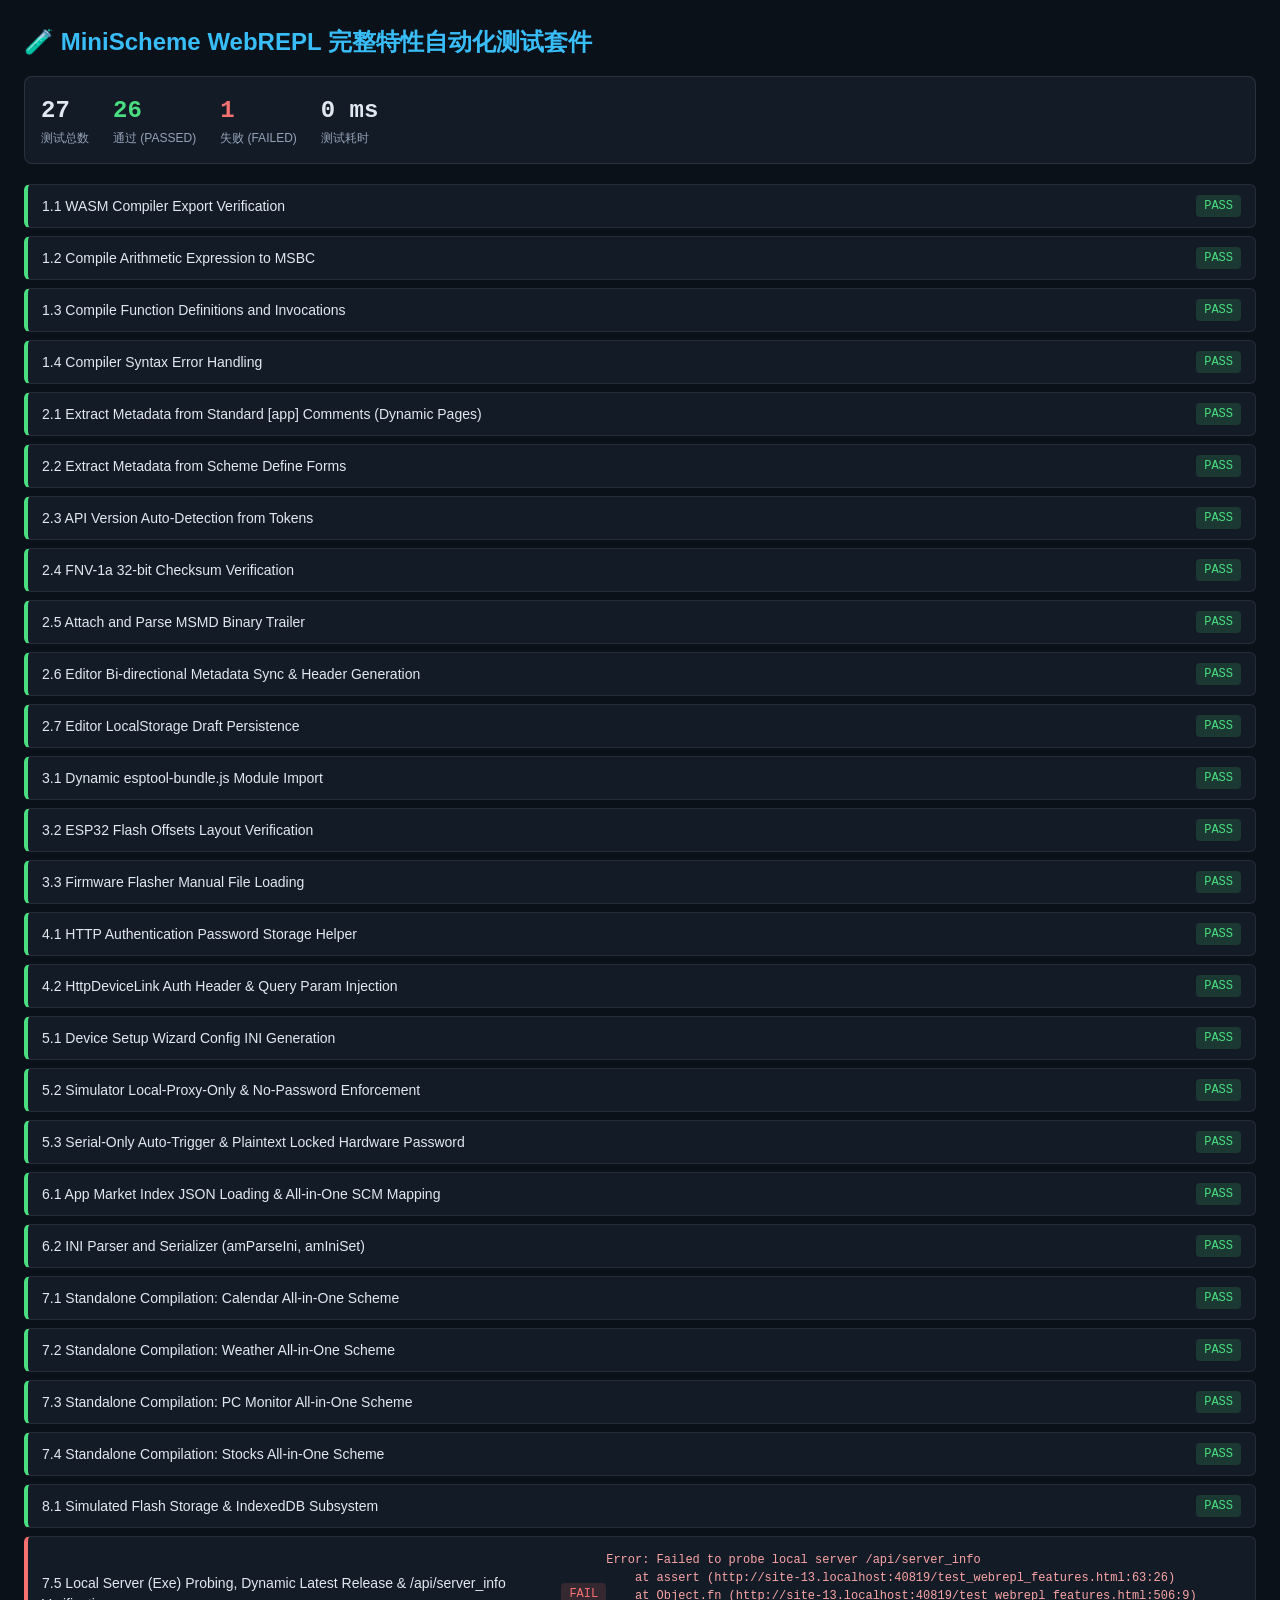
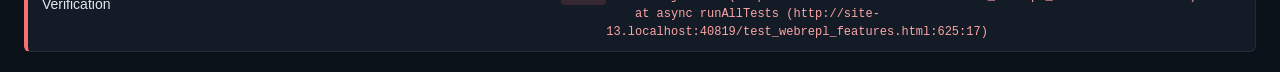
==== commit 0d64e433: "feat: provide full device web interface with system config and simulator wifi toggle" ====
--- a/test_webrepl_features.html
+++ b/test_webrepl_features.html
@@ -508,6 +508,102 @@
         assert(typeof info.port === "number" && info.port > 0, "Invalid port in server_info");
     });
 
+    addTest("8.2 WASM Simulator WiFi Network State Controller (Online by default & Toggle)", () => {
+        assert(typeof window.isSimWifiOnline === "function", "Missing isSimWifiOnline helper");
+        assert(typeof window.setSimWifiOnline === "function", "Missing setSimWifiOnline helper");
+        assertEqual(window.isSimWifiOnline(), true, "WiFi must default to online (true)");
+        window.setSimWifiOnline(false);
+        assertEqual(window.isSimWifiOnline(), false, "WiFi must switch to offline (false)");
+        window.setSimWifiOnline(true);
+        assertEqual(window.isSimWifiOnline(), true, "WiFi must switch back to online (true)");
+    });
+
+    addTest("8.3 Device Web Interface (AppWebPanel) 5 Tabs & Interactive Navigation", () => {
+        assert(typeof window.AppWebPanel === "function", "Missing AppWebPanel class");
+        const mockTarget = {
+            kind: "wasm",
+            exports: () => ({}),
+            memory: () => new WebAssembly.Memory({ initial: 1 })
+        };
+        const panel = new window.AppWebPanel({ getTarget: () => mockTarget });
+        assert(panel.el.panes.app !== null, "Missing 'app' pane");
+        assert(panel.el.panes.system !== null, "Missing 'system' pane");
+        assert(panel.el.panes.config !== null, "Missing 'config' pane");
+        assert(panel.el.panes.manage !== null, "Missing 'manage' pane");
+        assert(panel.el.panes.info !== null, "Missing 'info' pane");
+
+        panel.switchTab("system");
+        assertEqual(panel.activeTab, "system");
+        assertEqual(panel.el.panes.system.hidden, false, "System pane should be visible");
+        assertEqual(panel.el.panes.app.hidden, true, "App pane should be hidden");
+
+        panel.switchTab("config");
+        assertEqual(panel.activeTab, "config");
+        assertEqual(panel.el.panes.config.hidden, false);
+
+        panel.switchTab("manage");
+        assertEqual(panel.activeTab, "manage");
+        assertEqual(panel.el.panes.manage.hidden, false);
+
+        panel.switchTab("info");
+        assertEqual(panel.activeTab, "info");
+        assertEqual(panel.el.panes.info.hidden, false);
+
+        panel.switchTab("app");
+        assertEqual(panel.activeTab, "app");
+        assertEqual(panel.el.panes.app.hidden, false);
+    });
+
+    addTest("8.4 System Configuration Subsystem (WiFi, INI Parser, and Plaintext Password Lock)", () => {
+        const mockTarget = {
+            kind: "wasm",
+            exports: () => ({}),
+            memory: () => new WebAssembly.Memory({ initial: 1 })
+        };
+        const panel = new window.AppWebPanel({ getTarget: () => mockTarget });
+
+        const sampleIni = [
+            "[wifi]",
+            "wifi_ssid = Office-WiFi",
+            "wifi_password = secretpass",
+            "",
+            "[server]",
+            "proxy_url = http://127.0.0.1:8087",
+            "converter_url = http://127.0.0.1:8087",
+            "hardware_password = LockHwPassword123",
+            "",
+            "[system]",
+            "boot_app = apps/weather.msbc",
+            "device_name = Test-Sim-Dev"
+        ].join('\n');
+
+        const parsed = panel._parseIni(sampleIni);
+        assertEqual(parsed.wifi.wifi_ssid, "Office-WiFi");
+        assertEqual(parsed.wifi.wifi_password, "secretpass");
+        assertEqual(parsed.server.proxy_url, "http://127.0.0.1:8087");
+        assertEqual(parsed.server.hardware_password, "LockHwPassword123");
+        assertEqual(parsed.system.boot_app, "apps/weather.msbc");
+
+        const updatedIni = panel._updateIni(sampleIni, {
+            "wifi.wifi_ssid": "New-WiFi",
+            "system.boot_app": "apps/stocks.msbc"
+        });
+        assert(updatedIni.includes("wifi_ssid = New-WiFi"), "Failed to update wifi_ssid");
+        assert(updatedIni.includes("boot_app = apps/stocks.msbc"), "Failed to update boot_app");
+
+        // Test local proxy enforcement
+        assert(window.DeviceSetupWizard.isLocalProxyUrl("http://127.0.0.1:8087"), "127.0.0.1 must be local proxy");
+        assert(window.DeviceSetupWizard.isLocalProxyUrl("http://localhost:8087"), "localhost must be local proxy");
+        assert(window.DeviceSetupWizard.isLocalProxyUrl("http://192.168.1.100:8087"), "192.168.x must be local proxy");
+        assert(!window.DeviceSetupWizard.isLocalProxyUrl("http://remote.server.org:8087"), "remote domain must not be allowed for simulator");
+
+        // Test hardware password locking
+        panel.readConfigIni = () => sampleIni;
+        panel.loadSystemTab();
+        assertEqual(panel.el.sysHwPass.value, "LockHwPassword123", "Hardware password must be shown in plaintext");
+        assertEqual(panel.el.sysHwPass.disabled, true, "Hardware password must be locked/disabled");
+    });
+
     // -----------------------------------------------------------------------
     // Test Runner Execution
     // -----------------------------------------------------------------------
